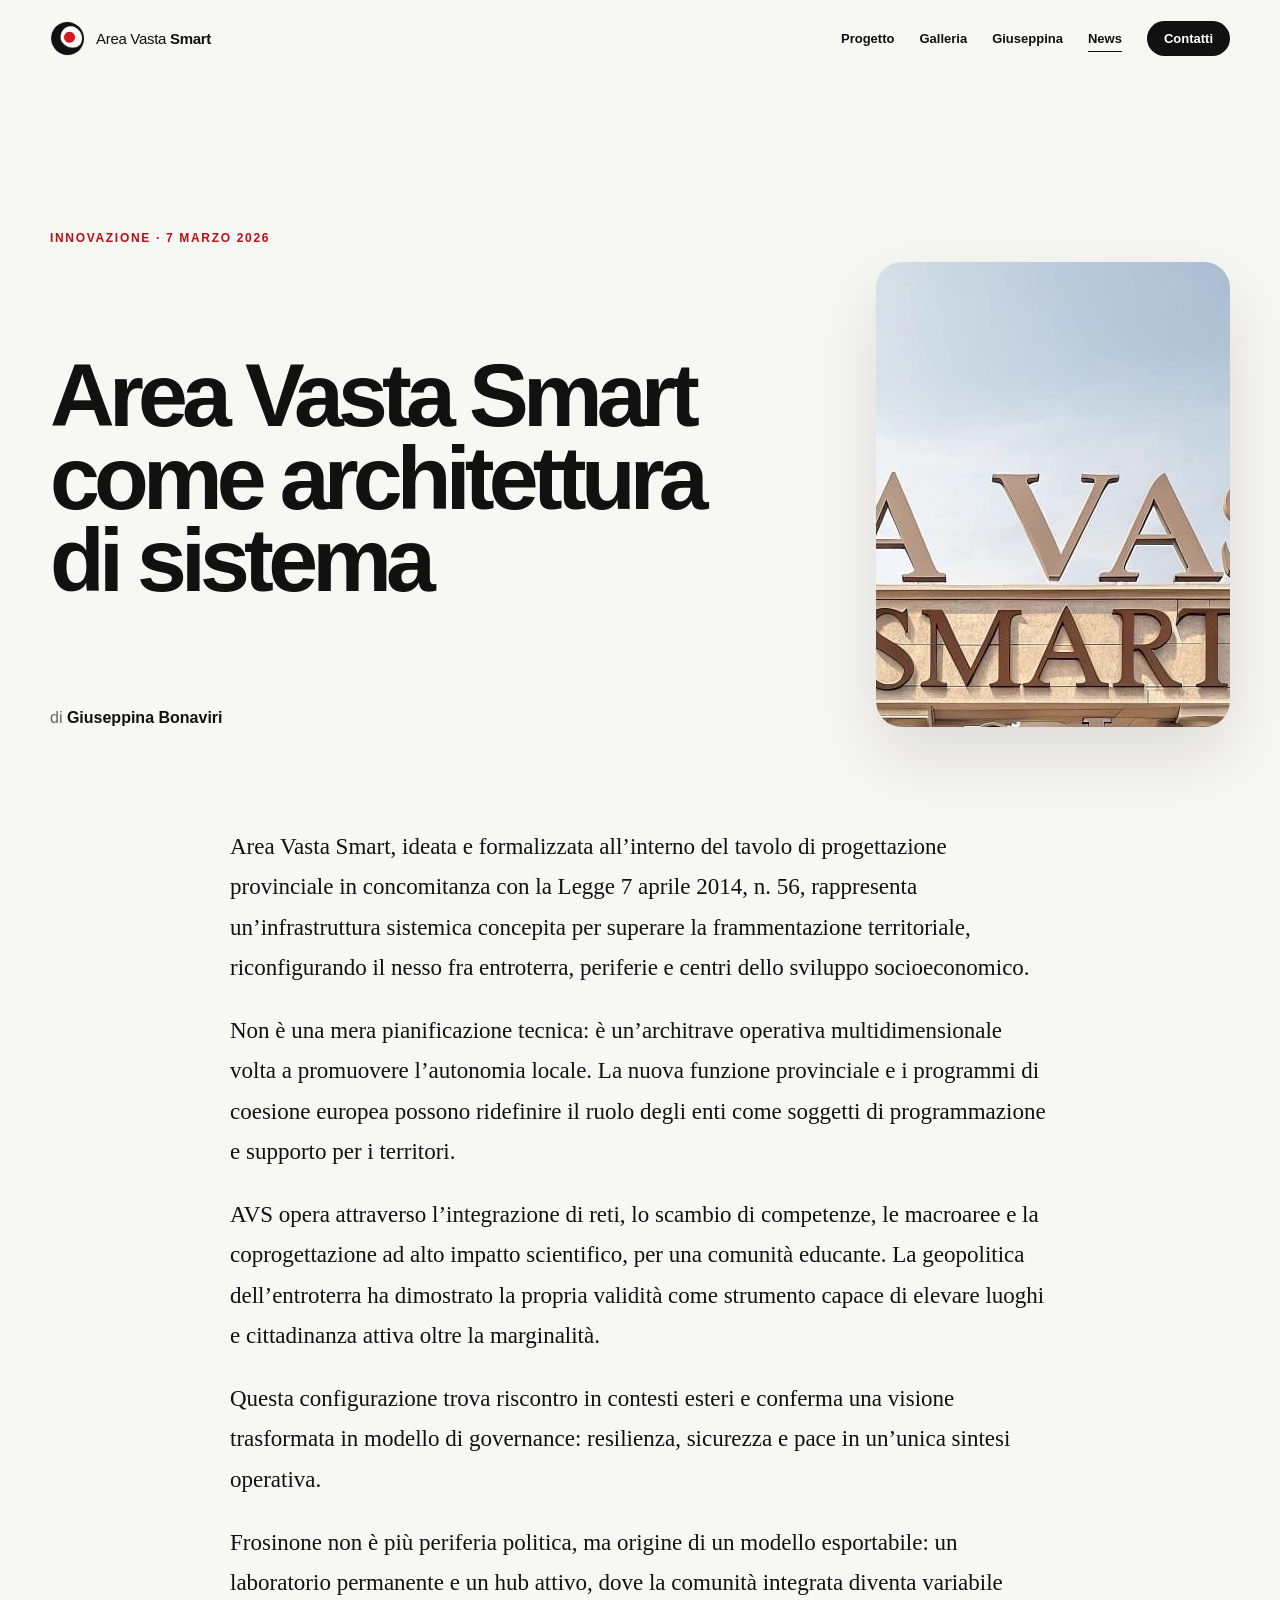
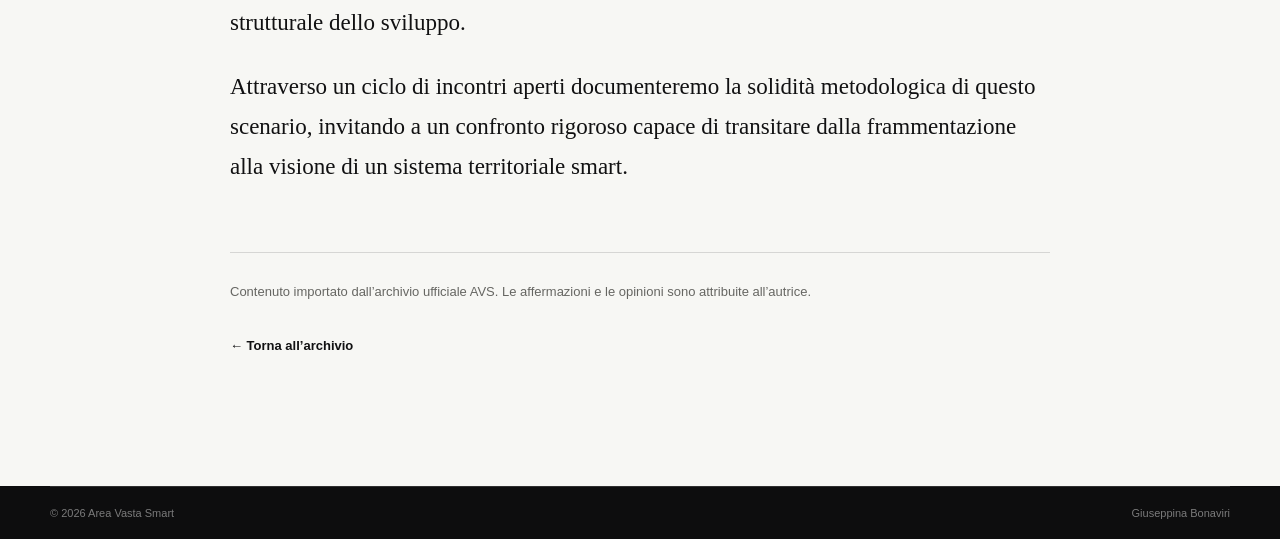
==== articolo-architettura-sistema.html @ 87083841 "Update Site source" ====
<!doctype html><html lang="it"><head><meta charset="utf-8" /><meta name="viewport" content="width=device-width, initial-scale=1" /><meta name="description" content="Giuseppina Bonaviri presenta Area Vasta Smart come infrastruttura sistemica per territori, reti e comunità." /><meta name="robots" content="noindex,nofollow" /><meta name="theme-color" content="#f7f7f4" /><title>Area Vasta Smart come architettura di sistema</title><link rel="icon" type="image/svg+xml" href="favicon.svg" /><link rel="stylesheet" href="styles.css" /><script src="app.js" defer></script></head><body>
<a class="skip-link" href="#contenuto">Vai al contenuto</a><header class="site-header" data-header><nav class="nav shell" aria-label="Navigazione principale"><a class="brand" href="index.html"><span class="brand-crop"><img src="assets/area-vasta-smart-logo-2026-v1.jpg" alt="" /></span><span class="brand-name">Area Vasta <strong>Smart</strong></span></a><button class="menu-button" type="button" aria-expanded="false" aria-controls="nav-links" data-menu><span class="sr-only">Apri il menu</span><span></span><span></span></button><div class="nav-links" id="nav-links" data-nav-links><a href="index.html#progetto">Progetto</a><a href="index.html#galleria">Galleria</a><a href="giuseppina-bonaviri.html">Giuseppina</a><a aria-current="page" href="news.html">News</a><a class="nav-cta" href="index.html#contatti">Contatti</a></div></nav></header>
<main id="contenuto" class="article-page"><header class="article-hero shell"><p class="eyebrow">Innovazione · 7 marzo 2026</p><h1>Area Vasta Smart come architettura di sistema</h1><p class="article-byline">di <a href="giuseppina-bonaviri.html">Giuseppina Bonaviri</a></p><img class="wide-cover" src="assets/news/paradigma-avs.jpeg" width="1024" height="465" fetchpriority="high" decoding="async" alt="Immagine associata all’articolo sul paradigma Area Vasta Smart" /></header><article class="article-body shell"><p>Area Vasta Smart, ideata e formalizzata all’interno del tavolo di progettazione provinciale in concomitanza con la Legge 7 aprile 2014, n. 56, rappresenta un’infrastruttura sistemica concepita per superare la frammentazione territoriale, riconfigurando il nesso fra entroterra, periferie e centri dello sviluppo socioeconomico.</p><p>Non è una mera pianificazione tecnica: è un’architrave operativa multidimensionale volta a promuovere l’autonomia locale. La nuova funzione provinciale e i programmi di coesione europea possono ridefinire il ruolo degli enti come soggetti di programmazione e supporto per i territori.</p><p>AVS opera attraverso l’integrazione di reti, lo scambio di competenze, le macroaree e la coprogettazione ad alto impatto scientifico, per una comunità educante. La geopolitica dell’entroterra ha dimostrato la propria validità come strumento capace di elevare luoghi e cittadinanza attiva oltre la marginalità.</p><p>Questa configurazione trova riscontro in contesti esteri e conferma una visione trasformata in modello di governance: resilienza, sicurezza e pace in un’unica sintesi operativa.</p><p>Frosinone non è più periferia politica, ma origine di un modello esportabile: un laboratorio permanente e un hub attivo, dove la comunità integrata diventa variabile strutturale dello sviluppo.</p><p>Attraverso un ciclo di incontri aperti documenteremo la solidità metodologica di questo scenario, invitando a un confronto rigoroso capace di transitare dalla frammentazione alla visione di un sistema territoriale smart.</p><footer><p>Contenuto importato dall’archivio ufficiale AVS. Le affermazioni e le opinioni sono attribuite all’autrice.</p><a href="news.html">← Torna all’archivio</a></footer></article></main><footer class="site-footer compact-footer"><div class="shell footer-bottom"><span>© <span data-year></span> Area Vasta Smart</span><a href="giuseppina-bonaviri.html">Giuseppina Bonaviri</a></div></footer></body></html>
---- styles.css ----
:root {
  --paper: #f7f7f4;
  --white: #fff;
  --ink: #111112;
  --muted: #666662;
  --line: rgba(17,17,18,.14);
  --red: #df1722;
  --red-dark: #b90f18;
  --sand: #dfd6c7;
  --radius: 28px;
  --shadow: 0 28px 70px rgba(23,20,17,.12);
  --shell: min(1180px, calc(100% - 40px));
}

* { box-sizing: border-box; }
html { scroll-behavior: smooth; }
body { margin: 0; background: var(--paper); color: var(--ink); font-family: Inter, ui-sans-serif, -apple-system, BlinkMacSystemFont, "Segoe UI", sans-serif; -webkit-font-smoothing: antialiased; }
body.menu-open { overflow: hidden; }
img { display: block; max-width: 100%; }
a { color: inherit; text-decoration: none; }
button, input { font: inherit; }
p, h1, h2, h3, blockquote { margin-top: 0; }
.shell { width: var(--shell); margin-inline: auto; }
.section { padding-block: clamp(76px, 10vw, 148px); }
.sr-only { position: absolute; width: 1px; height: 1px; padding: 0; margin: -1px; overflow: hidden; clip: rect(0,0,0,0); white-space: nowrap; border: 0; }
.skip-link { position: fixed; z-index: 200; top: 12px; left: 12px; padding: 12px 18px; border-radius: 999px; background: var(--ink); color: #fff; transform: translateY(-150%); }
.skip-link:focus { transform: translateY(0); }

.site-header { position: sticky; top: 0; z-index: 100; border-bottom: 1px solid transparent; background: rgba(247,247,244,.82); backdrop-filter: blur(20px) saturate(160%); transition: border-color .25s, box-shadow .25s; }
.site-header.scrolled { border-color: var(--line); box-shadow: 0 8px 30px rgba(0,0,0,.04); }
.nav { min-height: 76px; display: flex; align-items: center; justify-content: space-between; gap: 24px; }
.brand { display: inline-flex; align-items: center; gap: 11px; min-width: max-content; }
.brand-crop { position: relative; display: block; width: 35px; height: 35px; overflow: hidden; border-radius: 50%; background: #fff; border: 1px solid rgba(0,0,0,.08); }
.brand-crop img { position: absolute; width: 47px; max-width: none; left: -6px; top: -9px; }
.brand-name { font-size: 15px; letter-spacing: -.02em; }
.brand-name strong { font-weight: 760; }
.nav-links { display: flex; align-items: center; gap: 25px; font-size: 13px; font-weight: 650; }
.nav-links a { position: relative; padding-block: 10px; }
.nav-links a:not(.nav-cta)::after { content: ""; position: absolute; left: 0; right: 100%; bottom: 4px; height: 1px; background: var(--ink); transition: right .2s; }
.nav-links a:hover::after, .nav-links a[aria-current="page"]::after { right: 0; }
.nav-cta { padding: 10px 17px !important; border-radius: 999px; background: var(--ink); color: #fff; }
.menu-button { display: none; width: 44px; height: 44px; padding: 0; border: 0; background: transparent; place-content: center; gap: 6px; }
.menu-button > span:not(.sr-only) { width: 22px; height: 1.5px; background: currentColor; transition: transform .2s; }

.hero { min-height: min(780px, calc(100svh - 76px)); display: grid; grid-template-columns: minmax(0,1.2fr) minmax(300px,.8fr); align-items: center; gap: clamp(40px, 8vw, 120px); padding-block: clamp(64px, 9vw, 128px); }
.hero-copy-block { max-width: 760px; }
.eyebrow, .section-kicker { color: var(--red-dark); font-size: 12px; font-weight: 800; letter-spacing: .14em; text-transform: uppercase; }
.hero h1, .profile-title h1, .archive-hero h1 { margin: 18px 0 28px; max-width: 900px; font-size: clamp(48px, 7.3vw, 104px); line-height: .92; letter-spacing: -.072em; font-weight: 740; }
.hero h1 em, .profile-title h1 em, .archive-hero h1 em { color: var(--red); font-family: Georgia, serif; font-weight: 400; }
.hero-copy { max-width: 660px; color: #4d4d49; font-size: clamp(18px, 2vw, 24px); line-height: 1.48; letter-spacing: -.025em; }
.hero-actions { display: flex; flex-wrap: wrap; gap: 12px; margin-top: 34px; }
.button { display: inline-flex; min-height: 50px; align-items: center; justify-content: center; padding: 13px 21px; border: 1px solid transparent; border-radius: 999px; font-size: 14px; font-weight: 750; transition: transform .2s, background .2s, color .2s; }
.button:hover { transform: translateY(-2px); }
.button.primary { background: var(--red); color: #fff; }
.button.primary:hover { background: var(--red-dark); }
.button.quiet { border-color: var(--line); background: rgba(255,255,255,.65); }
.button.inverted { background: #fff; color: var(--ink); }
.button.outline-light { border-color: rgba(255,255,255,.35); color: #fff; }
.hero-symbol { justify-self: end; width: min(100%, 390px); }
.logo-card { padding: clamp(20px,4vw,38px); border-radius: 42px; background: rgba(255,255,255,.74); box-shadow: var(--shadow); border: 1px solid rgba(255,255,255,.9); transform: rotate(2deg); }
.logo-card img { width: 100%; border-radius: 23px; }
.hero-symbol > p { display: flex; align-items: center; gap: 10px; margin: 18px 0 0; color: var(--muted); font-size: 12px; justify-content: center; }
.hero-symbol > p span { width: 7px; height: 7px; border-radius: 50%; background: var(--red); box-shadow: 0 0 0 5px rgba(223,23,34,.1); }

.proof-strip { background: var(--ink); color: #fff; }
.proof-grid { display: grid; grid-template-columns: repeat(3,1fr); }
.proof-grid p { margin: 0; padding: 30px 7%; display: grid; grid-template-columns: auto 1fr; align-items: center; gap: 18px; border-right: 1px solid rgba(255,255,255,.16); }
.proof-grid p:last-child { border-right: 0; }
.proof-grid strong { color: #fff; font-size: 34px; letter-spacing: -.055em; }
.proof-grid span { color: rgba(255,255,255,.62); font-size: 12px; line-height: 1.4; }

.section-heading { max-width: 850px; margin-bottom: clamp(40px,6vw,78px); }
.section-heading h2, .contact h2, .editorial-note h2, .migration-note h2 { margin: 10px 0 0; font-size: clamp(38px,5.4vw,72px); line-height: .98; letter-spacing: -.058em; }
.section-heading.split { max-width: none; display: grid; grid-template-columns: 1.25fr .55fr; align-items: end; gap: 50px; }
.section-heading.split > p { max-width: 470px; margin: 0; color: var(--muted); line-height: 1.65; }
.intro-grid { display: grid; grid-template-columns: 1fr 1fr; gap: clamp(40px,8vw,120px); }
.lead { font-family: Georgia, serif; font-size: clamp(26px,3.1vw,42px); line-height: 1.27; }
.body-copy { color: #4e4e4a; font-size: 17px; line-height: 1.75; }
.body-copy p + p { margin-top: 1.2em; }

.pillars { background: #ecece8; }
.pillar-grid { display: grid; grid-template-columns: repeat(2,1fr); gap: 18px; }
.pillar-card { min-height: 390px; padding: clamp(28px,4vw,48px); border-radius: var(--radius); display: flex; flex-direction: column; overflow: hidden; transition: transform .25s; }
.pillar-card:hover { transform: translateY(-5px); }
.pillar-card > span { font-size: 12px; font-weight: 800; opacity: .55; }
.pillar-card h3 { margin: auto 0 18px; max-width: 380px; font-size: clamp(31px,4vw,50px); line-height: .98; letter-spacing: -.052em; }
.pillar-card p { max-width: 480px; line-height: 1.6; opacity: .78; }
.pillar-card b { margin-top: 25px; font-size: 12px; text-transform: uppercase; letter-spacing: .1em; }
.pillar-card.coral { background: var(--red); color: #fff; }
.pillar-card.ink { background: var(--ink); color: #fff; }
.pillar-card.sand { background: var(--sand); }
.pillar-card.white { background: #fff; }

.project-list { border-top: 1px solid var(--line); }
.project-row { display: grid; grid-template-columns: 70px minmax(260px,1fr) minmax(260px,.8fr); gap: 30px; padding: 30px 0; align-items: center; border-bottom: 1px solid var(--line); }
.project-number { width: 42px; height: 42px; display: grid; place-items: center; border: 1px solid var(--line); border-radius: 50%; font-size: 11px; }
.project-row div > p { margin-bottom: 7px; color: var(--red-dark); font-size: 11px; font-weight: 800; letter-spacing: .1em; text-transform: uppercase; }
.project-row h3 { margin: 0; font-size: clamp(21px,2.3vw,30px); letter-spacing: -.035em; }
.project-row > p { margin: 0; color: var(--muted); line-height: 1.6; }

.timeline-section { background: #171717; color: #fff; }
.timeline-section .section-kicker { color: #ff5b63; }
.timeline-section .section-heading.split > p { color: rgba(255,255,255,.6); }
.timeline { list-style: none; margin: 0; padding: 0; }
.timeline li { display: grid; grid-template-columns: minmax(120px,.3fr) 1fr; gap: 40px; padding: 34px 0; border-top: 1px solid rgba(255,255,255,.16); }
.timeline time { color: #ff6b72; font-size: 14px; font-weight: 800; }
.timeline h3 { margin-bottom: 9px; font-size: clamp(25px,3.2vw,42px); letter-spacing: -.04em; }
.timeline p { max-width: 650px; margin: 0; color: rgba(255,255,255,.62); line-height: 1.6; }

.founder-card { display: grid; grid-template-columns: minmax(200px,.7fr) 1.2fr .7fr; align-items: stretch; min-height: 520px; overflow: hidden; border-radius: 34px; background: #fff; box-shadow: var(--shadow); }
.founder-photo { min-height: 320px; overflow: hidden; background: #ded8d0; }
.founder-photo img { width: 100%; height: 100%; object-fit: cover; object-position: 52% center; }
.founder-content { padding: clamp(35px,6vw,70px); align-self: center; }
.founder-content h2 { margin: 10px 0 20px; font-size: clamp(40px,5vw,70px); line-height: .96; letter-spacing: -.06em; }
.founder-content > p:not(.section-kicker) { color: var(--muted); line-height: 1.7; }
.text-link { display: inline-flex; gap: 10px; align-items: center; font-weight: 780; border-bottom: 1px solid currentColor; padding-bottom: 5px; }
.founder-card blockquote { margin: 0; padding: 45px 32px; align-content: end; background: #e5ddd0; font-family: Georgia, serif; font-size: clamp(20px,2.2vw,28px); line-height: 1.4; }

.news-preview { background: #ecece8; }
.news-grid { display: grid; grid-template-columns: repeat(3,1fr); gap: 18px; }
.news-card { min-height: 350px; padding: 28px; border-radius: 22px; background: #fff; display: flex; flex-direction: column; }
.news-card > p, .article-meta { display: flex; justify-content: space-between; gap: 12px; color: var(--muted); font-size: 11px; text-transform: uppercase; letter-spacing: .07em; }
.news-card > p span, .article-meta span { color: var(--red-dark); font-weight: 800; }
.news-card h3 { margin: auto 0 30px; font-size: clamp(23px,2.5vw,32px); line-height: 1.08; letter-spacing: -.04em; }
.news-card a { font-size: 13px; font-weight: 760; }

.contact { background: var(--red); color: #fff; }
.contact-inner { text-align: center; }
.contact .section-kicker { color: rgba(255,255,255,.72); }
.contact h2 { max-width: 950px; margin-inline: auto; }
.contact p:not(.section-kicker) { max-width: 600px; margin: 25px auto 35px; color: rgba(255,255,255,.78); font-size: 18px; line-height: 1.6; }
.contact .hero-actions { justify-content: center; }

.site-footer { padding-top: 64px; background: #0d0d0e; color: #fff; }
.footer-grid { display: grid; grid-template-columns: 1.5fr .6fr .6fr; gap: 60px; padding-bottom: 55px; }
.footer-brand .brand-crop { border-color: rgba(255,255,255,.18); }
.footer-grid > div:first-child > p { max-width: 330px; margin: 20px 0 0; color: rgba(255,255,255,.52); line-height: 1.55; }
.footer-grid h2 { margin-bottom: 18px; color: rgba(255,255,255,.5); font-size: 11px; text-transform: uppercase; letter-spacing: .12em; }
.footer-grid > div:not(:first-child) { display: flex; flex-direction: column; align-items: flex-start; gap: 11px; font-size: 13px; }
.footer-grid > div:not(:first-child) span { color: rgba(255,255,255,.46); }
.footer-bottom { padding: 20px 0; display: flex; justify-content: space-between; border-top: 1px solid rgba(255,255,255,.14); color: rgba(255,255,255,.45); font-size: 11px; }

/* Profile */
.profile-hero { min-height: 720px; display: grid; grid-template-columns: 1.05fr .7fr; align-items: center; gap: 8vw; padding-block: clamp(70px,10vw,135px); }
.profile-title > p:last-child, .archive-hero > p:last-child { max-width: 650px; color: var(--muted); font-size: clamp(18px,2vw,24px); line-height: 1.55; }
.profile-portrait { position: relative; aspect-ratio: .78; margin: 0; border-radius: 240px 240px 34px 34px; background: #e6d8ca; overflow: hidden; }
.profile-portrait img { width: 100%; height: 100%; object-fit: cover; object-position: 55% center; }
.profile-portrait figcaption { position: absolute; inset: auto 20px 20px; padding: 10px 14px; border-radius: 999px; background: rgba(255,255,255,.88); backdrop-filter: blur(8px); font-size: 12px; font-weight: 750; text-align: center; }
.profile-intro { background: #fff; }
.profile-intro-grid { display: grid; grid-template-columns: 1.15fr .8fr; gap: 9vw; align-items: start; }
.profile-quote { font-family: Georgia,serif; font-size: clamp(32px,5vw,62px); line-height: 1.12; }
.credentials { background: #171717; color: #fff; }
.credentials .section-heading.split > p { color: rgba(255,255,255,.58); }
.credential-grid { display: grid; grid-template-columns: repeat(2,1fr); border-top: 1px solid rgba(255,255,255,.14); border-left: 1px solid rgba(255,255,255,.14); }
.credential-grid article { min-height: 290px; padding: clamp(28px,4vw,48px); border-right: 1px solid rgba(255,255,255,.14); border-bottom: 1px solid rgba(255,255,255,.14); }
.credential-grid article > span { color: #ff656d; font-size: 12px; }
.credential-grid h3 { margin: 70px 0 16px; font-size: clamp(26px,3vw,39px); letter-spacing: -.04em; }
.credential-grid p { max-width: 500px; margin: 0; color: rgba(255,255,255,.58); line-height: 1.6; }
.career-list { list-style: none; padding: 0; margin: 0; }
.career-list li { display: grid; grid-template-columns: .35fr 1fr; gap: 40px; padding: 35px 0; border-top: 1px solid var(--line); }
.career-list li > span { color: var(--red-dark); font-size: 12px; font-weight: 800; text-transform: uppercase; letter-spacing: .1em; }
.career-list h3 { margin-bottom: 10px; font-size: clamp(28px,3.2vw,42px); letter-spacing: -.045em; }
.career-list p { max-width: 700px; color: var(--muted); line-height: 1.65; }
.publications { background: #e5ddd0; }
.publication-grid { display: grid; grid-template-columns: repeat(4,1fr); gap: 14px; }
.publication-grid article { min-height: 260px; padding: 25px; border-radius: 20px; background: rgba(255,255,255,.6); display: flex; flex-direction: column; }
.publication-grid article p { color: var(--red-dark); font-size: 11px; font-weight: 800; text-transform: uppercase; }
.publication-grid h3 { margin: auto 0 16px; font-size: 24px; letter-spacing: -.035em; }
.publication-grid span { color: var(--muted); font-size: 12px; line-height: 1.5; }
.editorial-note { max-width: 900px; text-align: center; }
.editorial-note p:last-child { max-width: 680px; margin: 24px auto 0; color: var(--muted); line-height: 1.7; }

/* Archive */
.archive-hero { padding-block: clamp(90px,13vw,180px) clamp(60px,8vw,110px); }
.archive-hero h1 { max-width: 1000px; }
.archive { padding-top: 0; }
.filter-bar { display: flex; gap: 8px; overflow-x: auto; padding-bottom: 18px; scrollbar-width: none; }
.filter-bar::-webkit-scrollbar { display: none; }
.filter-bar button { flex: 0 0 auto; border: 1px solid var(--line); border-radius: 999px; padding: 10px 17px; background: transparent; color: var(--muted); cursor: pointer; }
.filter-bar button.active { background: var(--ink); color: #fff; }
.archive-grid { display: grid; grid-template-columns: repeat(2,1fr); gap: 18px; margin-top: 22px; }
.archive-card { min-height: 370px; padding: clamp(26px,4vw,42px); border-radius: 25px; background: #fff; display: flex; flex-direction: column; }
.archive-card.featured { background: var(--red); color: #fff; }
.archive-card.featured .article-meta, .archive-card.featured .article-meta span, .archive-card.featured > div > p { color: rgba(255,255,255,.72); }
.archive-card.wide { grid-column: 1/-1; min-height: 330px; background: var(--sand); }
.archive-card h2 { max-width: 780px; margin: 55px 0 20px; font-size: clamp(29px,4vw,52px); line-height: 1.02; letter-spacing: -.05em; }
.archive-card > div > p:not(.article-meta) { max-width: 690px; color: var(--muted); line-height: 1.65; }
.archive-card footer { display: flex; justify-content: space-between; gap: 20px; margin-top: auto; padding-top: 32px; border-top: 1px solid currentColor; font-size: 11px; text-transform: uppercase; letter-spacing: .07em; opacity: .64; }
.archive-card[hidden] { display: none; }
.empty-state { padding: 60px 0; text-align: center; color: var(--muted); }
.migration-note { background: #dfe3e8; }
.migration-note .shell { max-width: 900px; }
.migration-note p:last-child { max-width: 700px; margin-top: 25px; color: var(--muted); line-height: 1.7; }

/* Gallery */
.gallery-section { background: #ecece8; }
.photo-grid { display: grid; grid-template-columns: repeat(4,1fr); grid-auto-rows: 260px; gap: 12px; }
.photo-grid figure { position: relative; margin: 0; overflow: hidden; border-radius: 18px; background: #d8d8d3; }
.photo-grid figure.tall { grid-row: span 2; }
.photo-grid figure.wide { grid-column: span 2; }
.photo-grid img { width: 100%; height: 100%; object-fit: cover; transition: transform .4s ease; }
.photo-grid figure:hover img { transform: scale(1.025); }
.photo-grid figcaption { position: absolute; inset: auto 10px 10px; padding: 8px 11px; border-radius: 999px; background: rgba(15,15,15,.76); color: #fff; backdrop-filter: blur(8px); font-size: 11px; }

/* Editorial workflow */
.social-editorial { background: #fff; }
.social-editorial-grid { display: grid; grid-template-columns: 1.2fr .8fr; gap: clamp(45px,8vw,110px); align-items: center; }
.social-editorial h2 { max-width: 760px; margin: 12px 0 22px; font-size: clamp(38px,5vw,66px); line-height: .98; letter-spacing: -.055em; }
.social-editorial p:not(.section-kicker) { max-width: 700px; color: var(--muted); line-height: 1.7; }
.social-editorial .button { margin-top: 24px; }
.editorial-flow { display: grid; grid-template-columns: 44px 1fr; border-top: 1px solid var(--line); }
.editorial-flow span, .editorial-flow p { margin: 0; padding: 22px 0; border-bottom: 1px solid var(--line); }
.editorial-flow span { color: var(--red-dark); font-size: 12px; font-weight: 800; }
.editorial-flow p { color: var(--muted); }

/* Article archive and detail */
.archive-card.has-image { padding: 0; overflow: hidden; }
.archive-card.has-image > img { width: 100%; height: 240px; object-fit: cover; }
.archive-card.has-image > div { padding: clamp(24px,3vw,36px); }
.archive-card.has-image h2 { margin-top: 42px; }
.archive-card.has-image footer { margin: auto clamp(24px,3vw,36px) 0; padding-bottom: 28px; }
.archive-card h2 a { color: inherit; }
.archive-card footer a { color: inherit; font-weight: 800; }
.article-page { padding-bottom: clamp(80px,10vw,150px); }
.article-hero { display: grid; grid-template-columns: minmax(0,1fr) minmax(280px,.48fr); gap: clamp(35px,7vw,110px); align-items: end; padding-block: clamp(85px,12vw,170px) clamp(55px,8vw,100px); }
.article-hero .eyebrow, .article-hero h1, .article-hero .article-byline { grid-column: 1; }
.article-hero h1 { margin: 8px 0 18px; max-width: 900px; font-size: clamp(48px,7vw,92px); line-height: .92; letter-spacing: -.065em; }
.article-byline { margin: 0; color: var(--muted); }
.article-byline a { color: var(--ink); font-weight: 800; }
.article-hero > img { grid-column: 2; grid-row: 1 / span 3; width: 100%; max-height: 630px; object-fit: cover; border-radius: 26px; box-shadow: var(--shadow); }
.article-hero > img.wide-cover { aspect-ratio: 1; object-fit: cover; }
.article-body { max-width: 820px; font-family: Georgia,serif; font-size: clamp(19px,2vw,23px); line-height: 1.75; }
.article-body h2 { margin: 2.2em 0 .7em; font-family: inherit; font-size: clamp(30px,4vw,48px); line-height: 1.1; }
.article-body li + li { margin-top: .7em; }
.article-body footer { margin-top: 65px; padding-top: 28px; border-top: 1px solid var(--line); font-family: Arial,sans-serif; font-size: 13px; color: var(--muted); }
.article-body footer a { display: inline-block; margin-top: 18px; color: var(--ink); font-weight: 800; }
.compact-footer { padding-top: 0; }

.reveal { opacity: 0; transform: translateY(18px); transition: opacity .65s ease, transform .65s ease; }
.reveal.visible { opacity: 1; transform: none; }

:focus-visible { outline: 3px solid #468df2; outline-offset: 4px; }

@media (max-width: 980px) {
  .nav-links { gap: 15px; }
  .hero { grid-template-columns: 1fr .55fr; gap: 40px; }
  .founder-card { grid-template-columns: .75fr 1.25fr; }
  .founder-card blockquote { grid-column: 1/-1; }
  .publication-grid { grid-template-columns: repeat(2,1fr); }
  .photo-grid { grid-template-columns: repeat(3,1fr); }
}

@media (max-width: 860px) {
  :root { --shell: min(100% - 32px, 720px); --radius: 22px; }
  .nav { min-height: 68px; }
  .menu-button { display: grid; z-index: 2; }
  .menu-button[aria-expanded="true"] > span:nth-last-child(2) { transform: translateY(3.75px) rotate(45deg); }
  .menu-button[aria-expanded="true"] > span:last-child { transform: translateY(-3.75px) rotate(-45deg); }
  .nav-links { position: fixed; inset: 68px 0 auto; height: calc(100svh - 68px); padding: 35px 24px; display: flex; flex-direction: column; align-items: stretch; gap: 4px; background: rgba(247,247,244,.98); transform: translateX(100%); transition: transform .28s ease; }
  .nav-links.open { transform: none; }
  .nav-links a { padding: 16px 4px; border-bottom: 1px solid var(--line); font-size: 21px; }
  .nav-links a::after { display: none; }
  .nav-cta { margin-top: 18px; text-align: center; border: 0 !important; }
  .hero { min-height: auto; grid-template-columns: 1fr; padding-top: 64px; }
  .hero-symbol { justify-self: center; width: min(74vw,360px); }
  .proof-grid { grid-template-columns: 1fr; }
  .proof-grid p { border-right: 0; border-bottom: 1px solid rgba(255,255,255,.16); }
  .proof-grid p:last-child { border-bottom: 0; }
  .section-heading.split, .intro-grid, .profile-intro-grid { grid-template-columns: 1fr; gap: 30px; }
  .pillar-grid { grid-template-columns: 1fr; }
  .pillar-card { min-height: 340px; }
  .project-row { grid-template-columns: 55px 1fr; }
  .project-row > p { grid-column: 2; }
  .news-grid { grid-template-columns: 1fr; }
  .news-card { min-height: 290px; }
  .founder-card { grid-template-columns: 1fr; }
  .founder-monogram { min-height: 360px; }
  .founder-card blockquote { grid-column: auto; }
  .footer-grid { grid-template-columns: 1fr 1fr; }
  .footer-grid > div:first-child { grid-column: 1/-1; }
  .profile-hero { min-height: auto; grid-template-columns: 1fr; padding-top: 70px; }
  .profile-portrait { width: min(100%,480px); justify-self: center; }
  .archive-grid { grid-template-columns: 1fr; }
  .archive-card.wide { grid-column: auto; }
  .photo-grid { grid-template-columns: repeat(2,1fr); grid-auto-rows: 230px; }
  .social-editorial-grid, .article-hero { grid-template-columns: 1fr; }
  .article-hero .eyebrow, .article-hero h1, .article-hero .article-byline, .article-hero > img { grid-column: 1; grid-row: auto; }
  .article-hero > img { width: min(100%,540px); }
}

@media (max-width: 560px) {
  :root { --shell: calc(100% - 24px); }
  .section { padding-block: 72px; }
  .brand-name { font-size: 14px; }
  .hero h1, .profile-title h1, .archive-hero h1 { font-size: clamp(46px,16vw,67px); }
  .hero-copy { font-size: 18px; }
  .hero-actions { flex-direction: column; }
  .button { width: 100%; }
  .logo-card { border-radius: 26px; }
  .logo-card img { border-radius: 14px; }
  .proof-grid p { padding: 22px 10px; }
  .section-heading h2, .contact h2, .editorial-note h2, .migration-note h2 { font-size: 38px; }
  .pillar-card { min-height: 320px; padding: 26px; }
  .project-row { grid-template-columns: 45px 1fr; gap: 14px; padding: 24px 0; }
  .timeline li { grid-template-columns: 1fr; gap: 13px; }
  .founder-photo { min-height: 300px; }
  .founder-content { padding: 28px; }
  .founder-card blockquote { padding: 30px 28px; }
  .news-card { min-height: 320px; }
  .footer-grid { grid-template-columns: 1fr; gap: 40px; }
  .footer-grid > div:first-child { grid-column: auto; }
  .footer-bottom { flex-direction: column; gap: 8px; }
  .credential-grid, .publication-grid { grid-template-columns: 1fr; }
  .credential-grid article { min-height: 260px; }
  .career-list li { grid-template-columns: 1fr; gap: 10px; }
  .archive-card { min-height: 410px; }
  .archive-card h2 { margin-top: 45px; font-size: 33px; }
  .archive-card footer { align-items: flex-start; flex-direction: column; gap: 6px; }
  .photo-grid { display: grid; grid-template-columns: 1fr 1fr; grid-auto-rows: 185px; gap: 8px; }
  .photo-grid figure.tall { grid-row: span 2; }
  .photo-grid figure.wide { grid-column: span 2; }
  .article-hero h1 { font-size: clamp(43px,13vw,62px); }
  .article-body { font-size: 19px; }
}

@media (prefers-reduced-motion: reduce) {
  *, *::before, *::after { scroll-behavior: auto !important; animation-duration: .01ms !important; transition-duration: .01ms !important; }
  .reveal { opacity: 1; transform: none; }
}
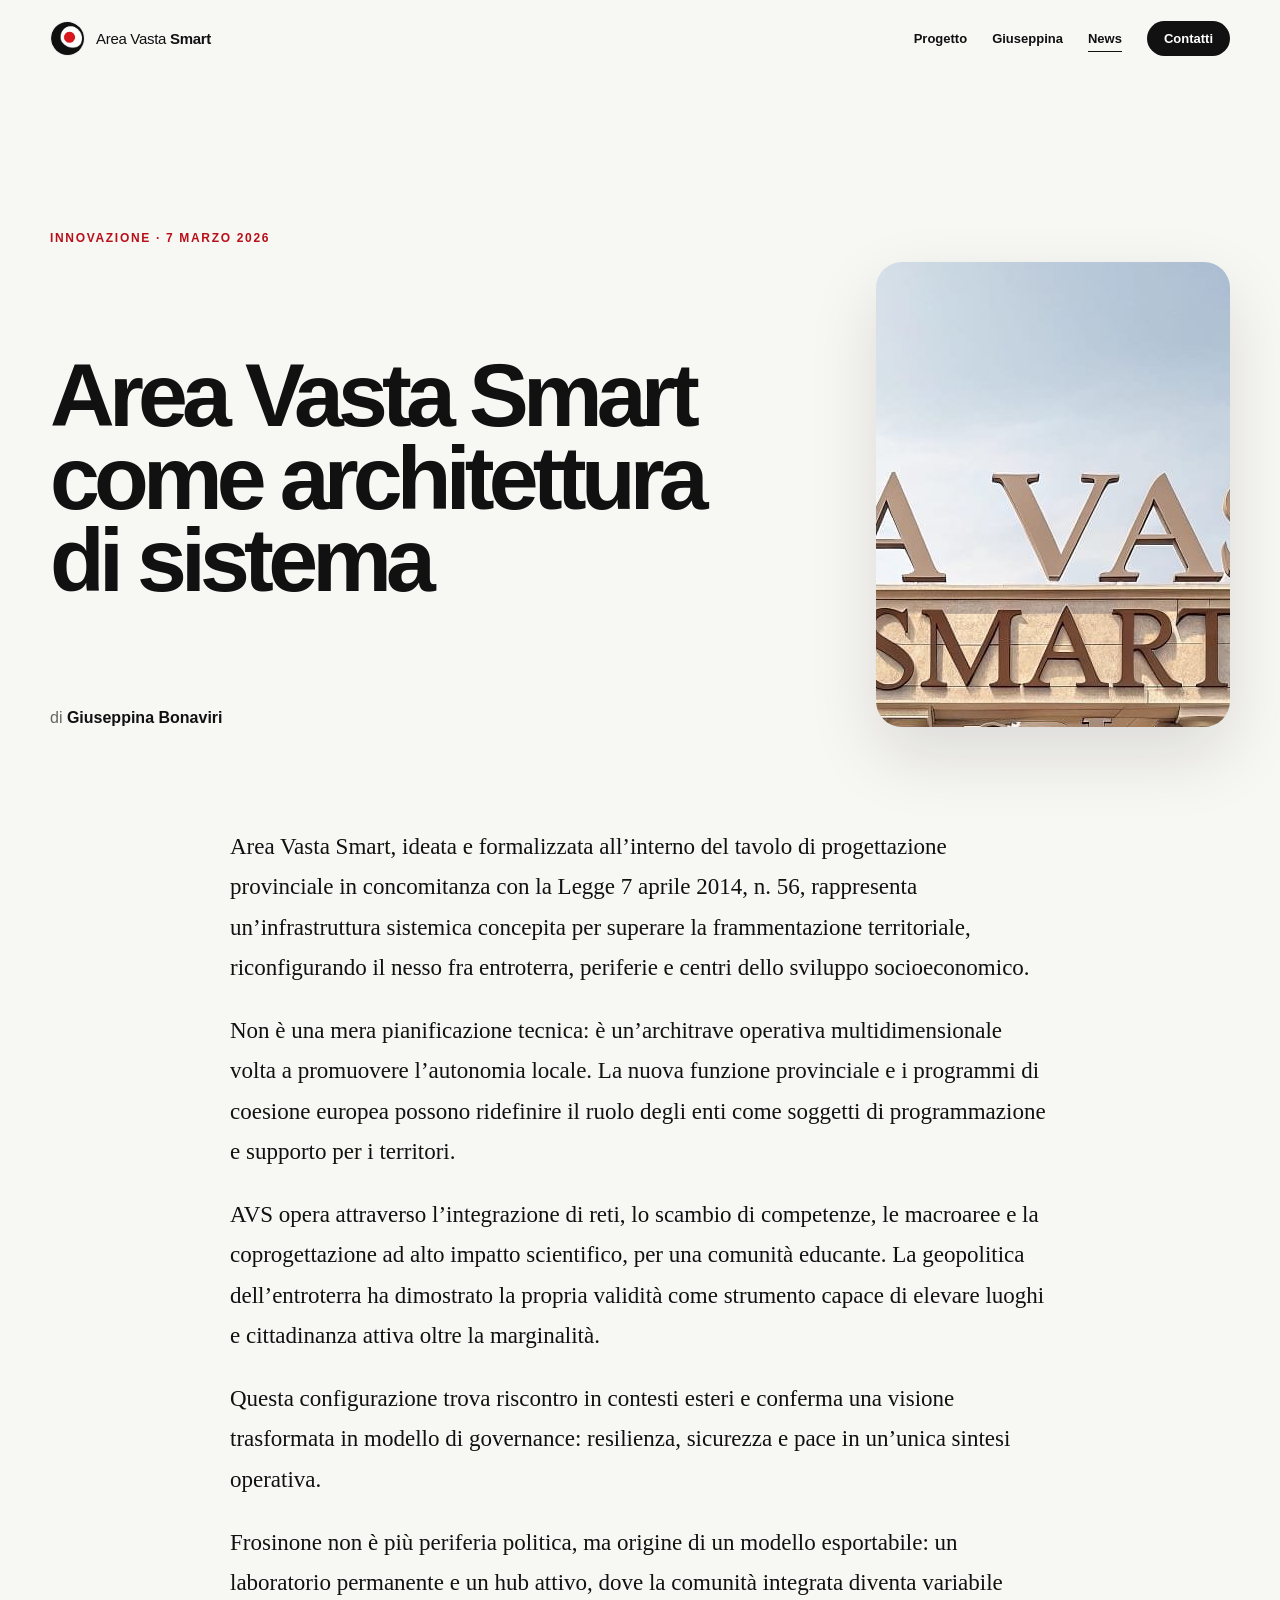
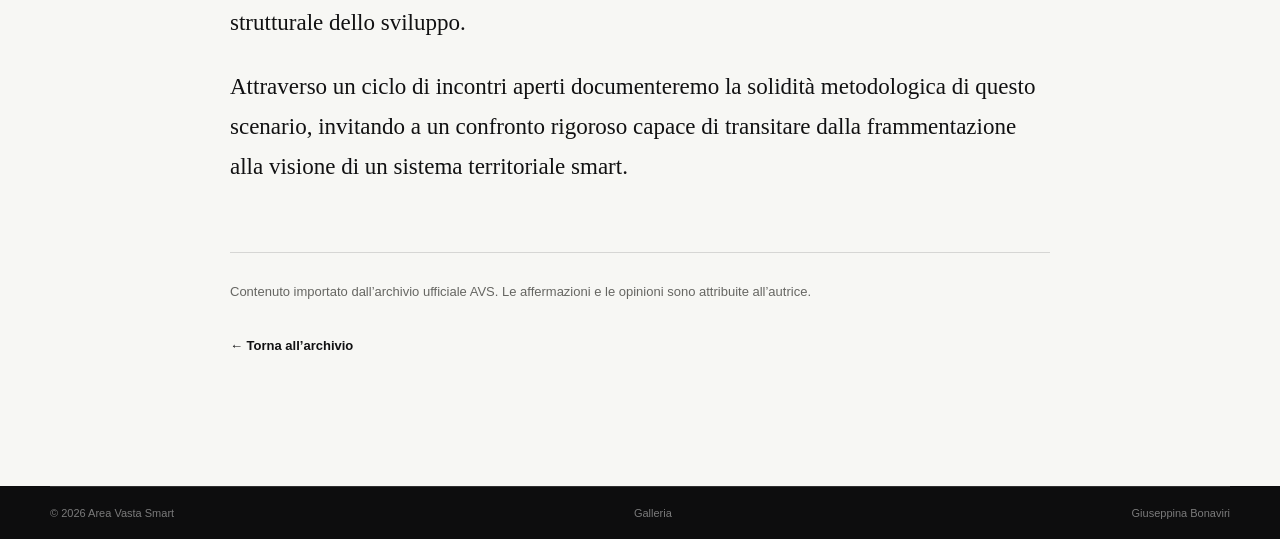
==== commit 6c2ed8b1: "Move gallery to a dedicated footer-only page" ====
--- a/articolo-architettura-sistema.html
+++ b/articolo-architettura-sistema.html
@@ -1,3 +1,3 @@
 <!doctype html><html lang="it"><head><meta charset="utf-8" /><meta name="viewport" content="width=device-width, initial-scale=1" /><meta name="description" content="Giuseppina Bonaviri presenta Area Vasta Smart come infrastruttura sistemica per territori, reti e comunità." /><meta name="robots" content="noindex,nofollow" /><meta name="theme-color" content="#f7f7f4" /><title>Area Vasta Smart come architettura di sistema</title><link rel="icon" type="image/svg+xml" href="favicon.svg" /><link rel="stylesheet" href="styles.css" /><script src="app.js" defer></script></head><body>
-<a class="skip-link" href="#contenuto">Vai al contenuto</a><header class="site-header" data-header><nav class="nav shell" aria-label="Navigazione principale"><a class="brand" href="index.html"><span class="brand-crop"><img src="assets/area-vasta-smart-logo-2026-v1.jpg" alt="" /></span><span class="brand-name">Area Vasta <strong>Smart</strong></span></a><button class="menu-button" type="button" aria-expanded="false" aria-controls="nav-links" data-menu><span class="sr-only">Apri il menu</span><span></span><span></span></button><div class="nav-links" id="nav-links" data-nav-links><a href="index.html#progetto">Progetto</a><a href="index.html#galleria">Galleria</a><a href="giuseppina-bonaviri.html">Giuseppina</a><a aria-current="page" href="news.html">News</a><a class="nav-cta" href="index.html#contatti">Contatti</a></div></nav></header>
-<main id="contenuto" class="article-page"><header class="article-hero shell"><p class="eyebrow">Innovazione · 7 marzo 2026</p><h1>Area Vasta Smart come architettura di sistema</h1><p class="article-byline">di <a href="giuseppina-bonaviri.html">Giuseppina Bonaviri</a></p><img class="wide-cover" src="assets/news/paradigma-avs.jpeg" width="1024" height="465" fetchpriority="high" decoding="async" alt="Immagine associata all’articolo sul paradigma Area Vasta Smart" /></header><article class="article-body shell"><p>Area Vasta Smart, ideata e formalizzata all’interno del tavolo di progettazione provinciale in concomitanza con la Legge 7 aprile 2014, n. 56, rappresenta un’infrastruttura sistemica concepita per superare la frammentazione territoriale, riconfigurando il nesso fra entroterra, periferie e centri dello sviluppo socioeconomico.</p><p>Non è una mera pianificazione tecnica: è un’architrave operativa multidimensionale volta a promuovere l’autonomia locale. La nuova funzione provinciale e i programmi di coesione europea possono ridefinire il ruolo degli enti come soggetti di programmazione e supporto per i territori.</p><p>AVS opera attraverso l’integrazione di reti, lo scambio di competenze, le macroaree e la coprogettazione ad alto impatto scientifico, per una comunità educante. La geopolitica dell’entroterra ha dimostrato la propria validità come strumento capace di elevare luoghi e cittadinanza attiva oltre la marginalità.</p><p>Questa configurazione trova riscontro in contesti esteri e conferma una visione trasformata in modello di governance: resilienza, sicurezza e pace in un’unica sintesi operativa.</p><p>Frosinone non è più periferia politica, ma origine di un modello esportabile: un laboratorio permanente e un hub attivo, dove la comunità integrata diventa variabile strutturale dello sviluppo.</p><p>Attraverso un ciclo di incontri aperti documenteremo la solidità metodologica di questo scenario, invitando a un confronto rigoroso capace di transitare dalla frammentazione alla visione di un sistema territoriale smart.</p><footer><p>Contenuto importato dall’archivio ufficiale AVS. Le affermazioni e le opinioni sono attribuite all’autrice.</p><a href="news.html">← Torna all’archivio</a></footer></article></main><footer class="site-footer compact-footer"><div class="shell footer-bottom"><span>© <span data-year></span> Area Vasta Smart</span><a href="giuseppina-bonaviri.html">Giuseppina Bonaviri</a></div></footer></body></html>
+<a class="skip-link" href="#contenuto">Vai al contenuto</a><header class="site-header" data-header><nav class="nav shell" aria-label="Navigazione principale"><a class="brand" href="index.html"><span class="brand-crop"><img src="assets/area-vasta-smart-logo-2026-v1.jpg" alt="" /></span><span class="brand-name">Area Vasta <strong>Smart</strong></span></a><button class="menu-button" type="button" aria-expanded="false" aria-controls="nav-links" data-menu><span class="sr-only">Apri il menu</span><span></span><span></span></button><div class="nav-links" id="nav-links" data-nav-links><a href="index.html#progetto">Progetto</a><a href="giuseppina-bonaviri.html">Giuseppina</a><a aria-current="page" href="news.html">News</a><a class="nav-cta" href="index.html#contatti">Contatti</a></div></nav></header>
+<main id="contenuto" class="article-page"><header class="article-hero shell"><p class="eyebrow">Innovazione · 7 marzo 2026</p><h1>Area Vasta Smart come architettura di sistema</h1><p class="article-byline">di <a href="giuseppina-bonaviri.html">Giuseppina Bonaviri</a></p><img class="wide-cover" src="assets/news/paradigma-avs.jpeg" width="1024" height="465" fetchpriority="high" decoding="async" alt="Immagine associata all’articolo sul paradigma Area Vasta Smart" /></header><article class="article-body shell"><p>Area Vasta Smart, ideata e formalizzata all’interno del tavolo di progettazione provinciale in concomitanza con la Legge 7 aprile 2014, n. 56, rappresenta un’infrastruttura sistemica concepita per superare la frammentazione territoriale, riconfigurando il nesso fra entroterra, periferie e centri dello sviluppo socioeconomico.</p><p>Non è una mera pianificazione tecnica: è un’architrave operativa multidimensionale volta a promuovere l’autonomia locale. La nuova funzione provinciale e i programmi di coesione europea possono ridefinire il ruolo degli enti come soggetti di programmazione e supporto per i territori.</p><p>AVS opera attraverso l’integrazione di reti, lo scambio di competenze, le macroaree e la coprogettazione ad alto impatto scientifico, per una comunità educante. La geopolitica dell’entroterra ha dimostrato la propria validità come strumento capace di elevare luoghi e cittadinanza attiva oltre la marginalità.</p><p>Questa configurazione trova riscontro in contesti esteri e conferma una visione trasformata in modello di governance: resilienza, sicurezza e pace in un’unica sintesi operativa.</p><p>Frosinone non è più periferia politica, ma origine di un modello esportabile: un laboratorio permanente e un hub attivo, dove la comunità integrata diventa variabile strutturale dello sviluppo.</p><p>Attraverso un ciclo di incontri aperti documenteremo la solidità metodologica di questo scenario, invitando a un confronto rigoroso capace di transitare dalla frammentazione alla visione di un sistema territoriale smart.</p><footer><p>Contenuto importato dall’archivio ufficiale AVS. Le affermazioni e le opinioni sono attribuite all’autrice.</p><a href="news.html">← Torna all’archivio</a></footer></article></main><footer class="site-footer compact-footer"><div class="shell footer-bottom"><span>© <span data-year></span> Area Vasta Smart</span><a href="galleria.html">Galleria</a><a href="giuseppina-bonaviri.html">Giuseppina Bonaviri</a></div></footer></body></html>
--- a/styles.css
+++ b/styles.css
@@ -70,7 +70,7 @@
 .proof-grid span { color: rgba(255,255,255,.62); font-size: 12px; line-height: 1.4; }
 
 .section-heading { max-width: 850px; margin-bottom: clamp(40px,6vw,78px); }
-.section-heading h2, .contact h2, .editorial-note h2, .migration-note h2 { margin: 10px 0 0; font-size: clamp(38px,5.4vw,72px); line-height: .98; letter-spacing: -.058em; }
+.section-heading h1, .section-heading h2, .contact h2, .editorial-note h2, .migration-note h2 { margin: 10px 0 0; font-size: clamp(38px,5.4vw,72px); line-height: .98; letter-spacing: -.058em; }
 .section-heading.split { max-width: none; display: grid; grid-template-columns: 1.25fr .55fr; align-items: end; gap: 50px; }
 .section-heading.split > p { max-width: 470px; margin: 0; color: var(--muted); line-height: 1.65; }
 .intro-grid { display: grid; grid-template-columns: 1fr 1fr; gap: clamp(40px,8vw,120px); }
@@ -200,6 +200,9 @@
 .photo-grid figure.wide { grid-column: span 2; }
 .photo-grid img { width: 100%; height: 100%; object-fit: cover; transition: transform .4s ease; }
 .photo-grid figure:hover img { transform: scale(1.025); }
+.photo-grid figure.poster { background: #fff; }
+.photo-grid figure.poster img { object-fit: contain; }
+.photo-grid figure.poster:hover img { transform: none; }
 .photo-grid figcaption { position: absolute; inset: auto 10px 10px; padding: 8px 11px; border-radius: 999px; background: rgba(15,15,15,.76); color: #fff; backdrop-filter: blur(8px); font-size: 11px; }
 
 /* Editorial workflow */
@@ -299,7 +302,7 @@
   .logo-card { border-radius: 26px; }
   .logo-card img { border-radius: 14px; }
   .proof-grid p { padding: 22px 10px; }
-  .section-heading h2, .contact h2, .editorial-note h2, .migration-note h2 { font-size: 38px; }
+  .section-heading h1, .section-heading h2, .contact h2, .editorial-note h2, .migration-note h2 { font-size: 38px; }
   .pillar-card { min-height: 320px; padding: 26px; }
   .project-row { grid-template-columns: 45px 1fr; gap: 14px; padding: 24px 0; }
   .timeline li { grid-template-columns: 1fr; gap: 13px; }
